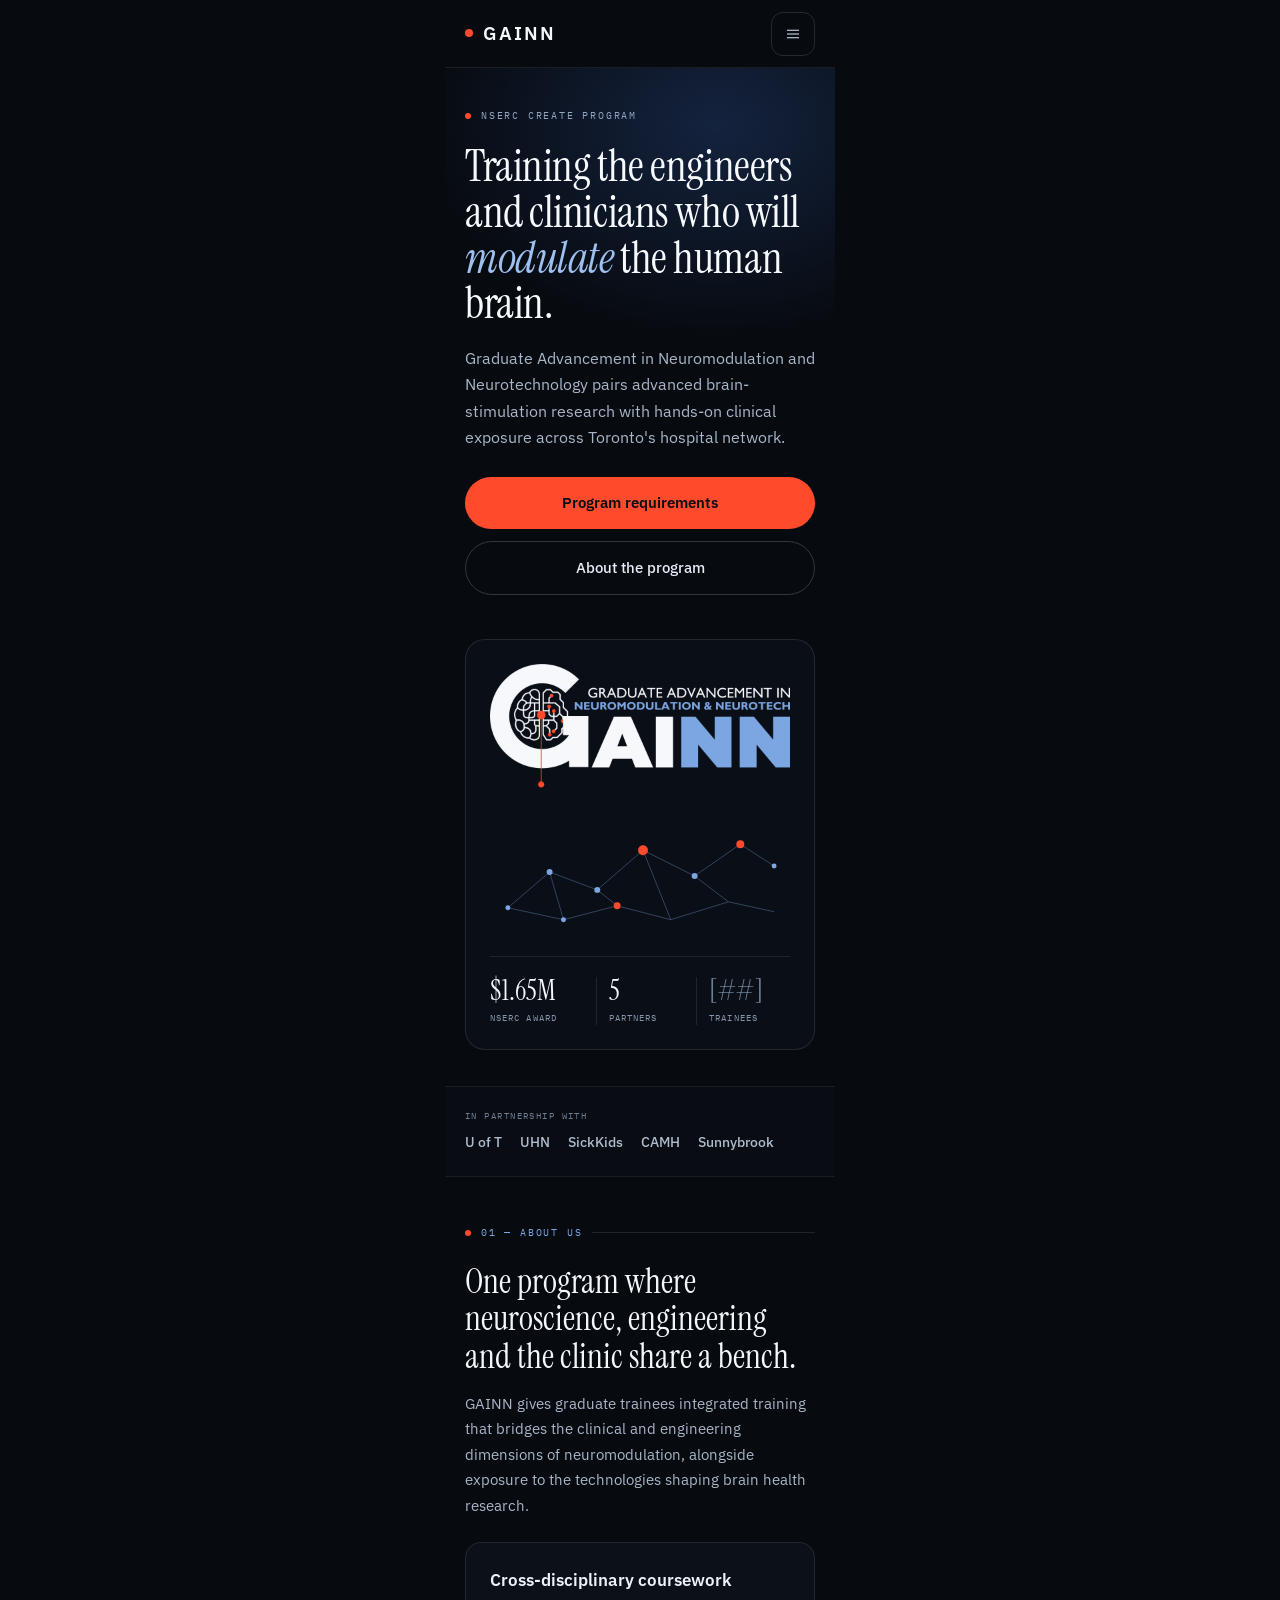
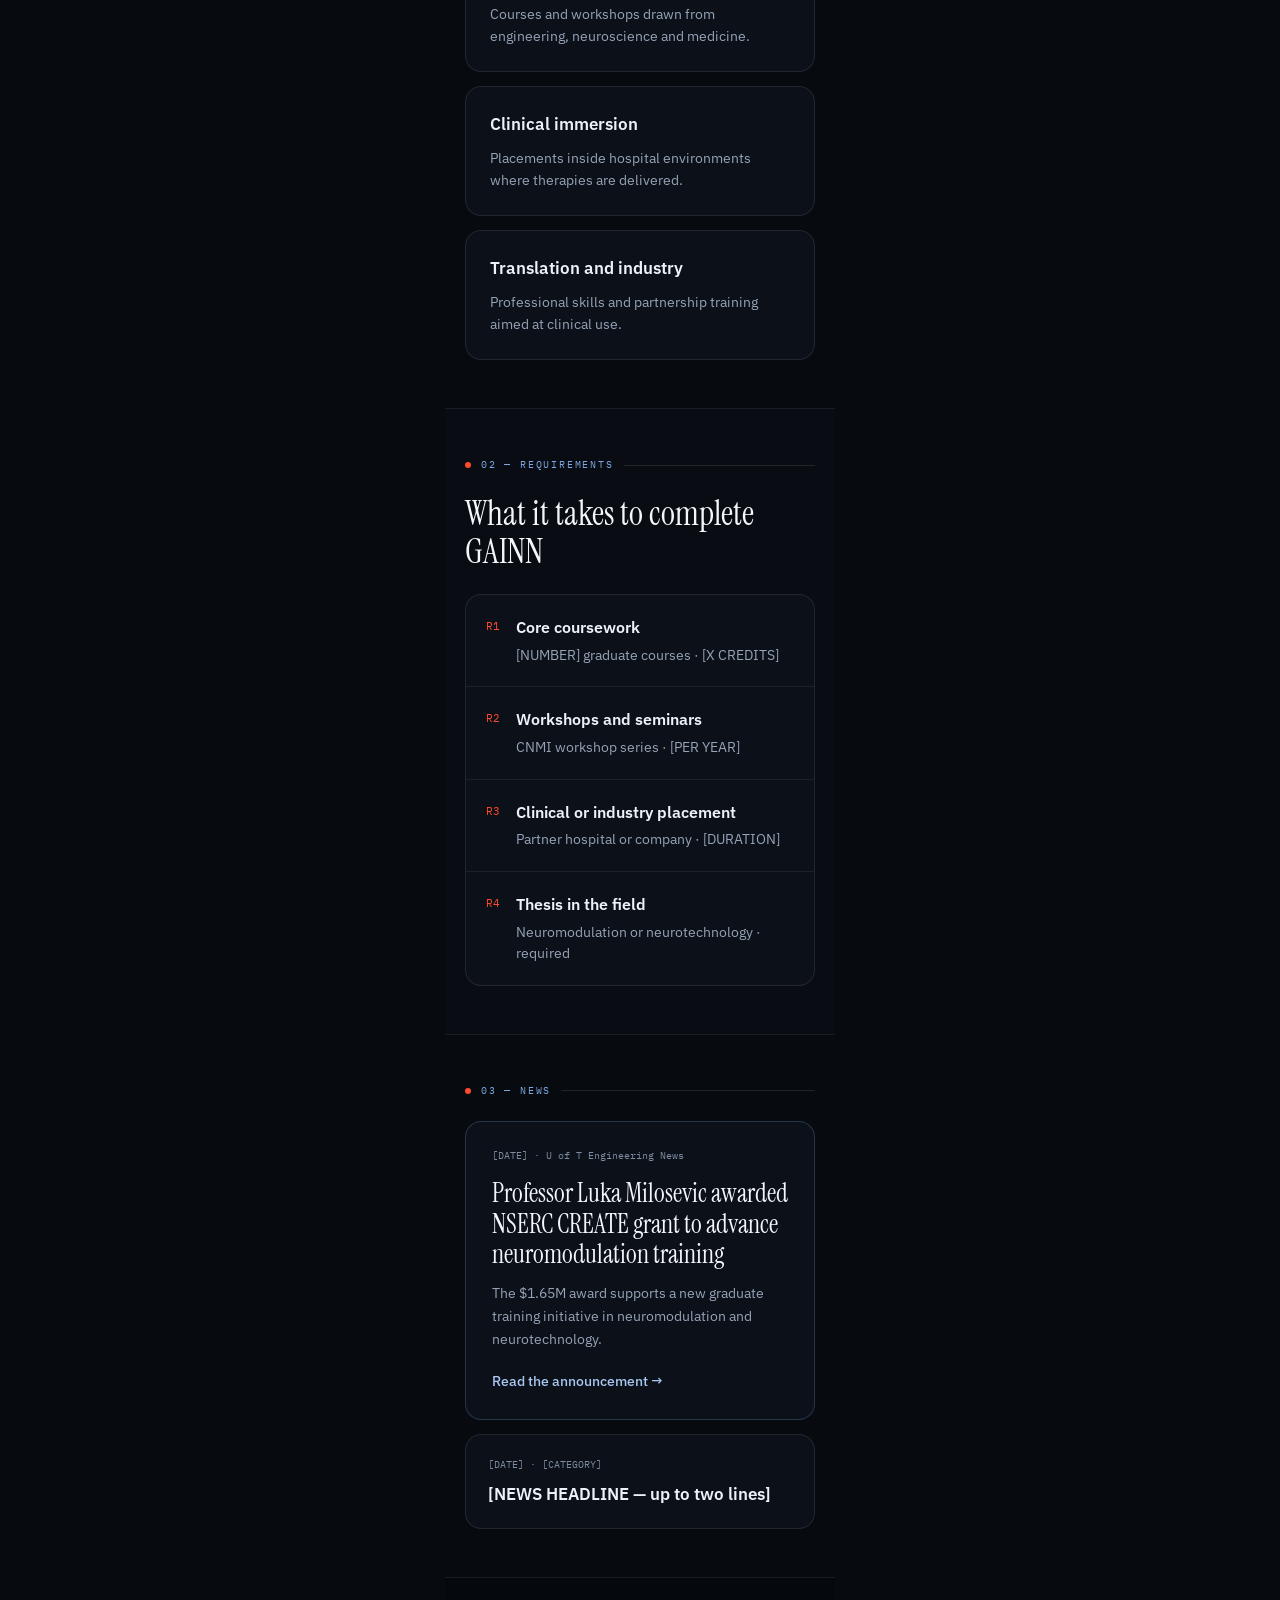
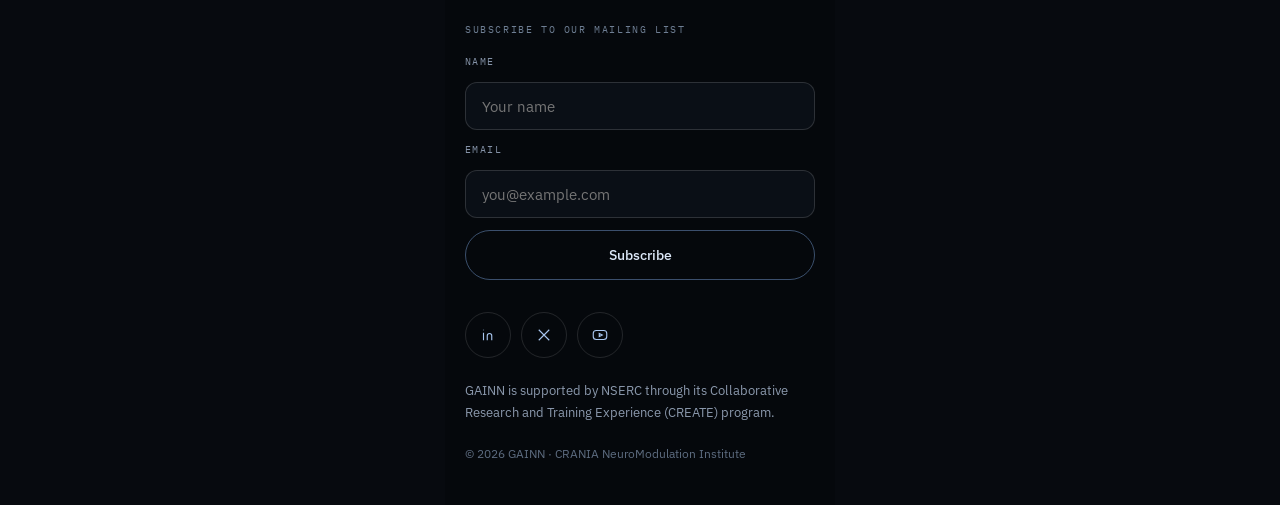
==== mobile.html @ 8a6d8fd9 "Add files via upload" ====
<!doctype html>
<html lang="en">
<head>
<meta charset="utf-8">
<meta name="viewport" content="width=390, initial-scale=1">
<title>GAINN — mobile layout</title>
<link rel="stylesheet" href="https://fonts.googleapis.com/css2?family=IBM+Plex+Mono:wght@400;500&family=IBM+Plex+Sans:wght@400;500;600&family=Instrument+Serif:ital@0;1&display=swap">
<style>
body { margin: 0; background: #070A0F; font-family: 'IBM Plex Sans', system-ui, sans-serif; }
a { color: #A8C6F0; text-decoration: none; }
a:hover { color: #FFFFFF; }
</style>
</head>
<body>

<div style="width: 390px; margin: 0 auto; box-sizing: border-box; background: #070A0F; color: #EAF0F8; font-family: 'IBM Plex Sans', system-ui, sans-serif; font-size: 15px; line-height: 1.6;">

  <!-- header -->
  <div style="box-sizing: border-box; width: 100%; height: 68px; padding: 0 20px; border-bottom: 1px solid rgba(255,255,255,0.08); display: flex; align-items: center; justify-content: space-between;">
    <div style="display: flex; align-items: center; gap: 10px;">
      <span style="width: 8px; height: 8px; border-radius: 50%; background: #FF4A2B;"></span>
      <span style="font-size: 19px; font-weight: 600; letter-spacing: 0.10em; color: #F4F7FB;">GAINN</span>
    </div>
    <button type="button" aria-label="Open menu" style="width: 44px; height: 44px; border: 1px solid rgba(255,255,255,0.12); border-radius: 12px; background: transparent; display: flex; align-items: center; justify-content: center; cursor: pointer;">
      <svg viewBox="0 0 24 24" style="width: 18px; height: 18px;" fill="none" stroke="#DCE8F8" stroke-width="1.6" aria-hidden="true"><path d="M4 7h16M4 12h16M4 17h16"></path></svg>
    </button>
  </div>

  <!-- hero -->
  <div style="box-sizing: border-box; width: 100%; padding: 40px 20px 44px; background-image: radial-gradient(420px 300px at 70% 10%, rgba(30,55,101,0.55), rgba(7,10,15,0) 72%);">
    <div style="display: flex; align-items: center; gap: 10px; margin-bottom: 20px;">
      <span style="width: 6px; height: 6px; border-radius: 50%; background: #FF4A2B;"></span>
      <span style="font-family: 'IBM Plex Mono', monospace; font-size: 10px; letter-spacing: 0.18em; text-transform: uppercase; color: #92A6C2;">NSERC CREATE Program</span>
    </div>
    <h1 style="margin: 0 0 18px; font-family: 'Instrument Serif', Georgia, serif; font-weight: 400; font-size: 44px; line-height: 1.04; letter-spacing: -0.01em; color: #F6F9FD;">Training the engineers and clinicians who will <span style="font-style: italic; color: #9EC0EE;">modulate</span> the human brain.</h1>
    <p style="margin: 0 0 26px; font-size: 16px; line-height: 1.65; color: #A9B6C8;">Graduate Advancement in Neuromodulation and Neurotechnology pairs advanced brain-stimulation research with hands-on clinical exposure across Toronto's hospital network.</p>
    <div style="display: flex; flex-direction: column; gap: 12px;">
      <a href="#m-program" style="display: flex; align-items: center; justify-content: center; height: 52px; border-radius: 999px; background: #FF4A2B; color: #0A0D12; font-size: 15px; font-weight: 600;">Program requirements</a>
      <a href="#m-about" style="display: flex; align-items: center; justify-content: center; height: 52px; border-radius: 999px; border: 1px solid rgba(255,255,255,0.18); color: #E6EDF7; font-size: 15px; font-weight: 500;">About the program</a>
    </div>
  </div>

  <!-- logo + stats panel -->
  <div style="box-sizing: border-box; margin: 0 20px 36px; padding: 24px; border: 1px solid rgba(255,255,255,0.10); border-radius: 20px; background: rgba(13,19,27,0.72);">
    <img src="assets/gainn-logo-dark.png" alt="GAINN — Graduate Advancement in Neuromodulation and Neurotech" style="width: 100%; height: auto; display: block; margin-bottom: 22px;">
    <svg viewBox="0 0 302 120" style="width: 100%; height: 120px; display: block; margin-bottom: 22px;" aria-hidden="true">
      <g stroke="rgba(124,166,226,0.34)" stroke-width="1" fill="none">
        <path d="M18 94 L60 58 L108 76 L154 36 L206 62 L252 30 L286 52"></path>
        <path d="M18 94 L74 106 L128 92 L182 106 L240 88 L286 98"></path>
        <path d="M60 58 L74 106 M108 76 L128 92 M154 36 L182 106 M206 62 L240 88"></path>
      </g>
      <g fill="#7CA6E2">
        <circle cx="60" cy="58" r="3"></circle><circle cx="108" cy="76" r="3"></circle>
        <circle cx="206" cy="62" r="3"></circle><circle cx="74" cy="106" r="2.5"></circle>
        <circle cx="286" cy="52" r="2.5"></circle><circle cx="18" cy="94" r="2.5"></circle>
      </g>
      <g fill="#FF4A2B">
        <circle cx="154" cy="36" r="5"></circle><circle cx="252" cy="30" r="4"></circle><circle cx="128" cy="92" r="3.5"></circle>
      </g>
    </svg>
    <div style="display: flex; gap: 12px; border-top: 1px solid rgba(255,255,255,0.09); padding-top: 20px;">
      <div style="flex-grow: 1;">
        <div style="font-family: 'Instrument Serif', Georgia, serif; font-size: 28px; line-height: 1; color: #F4F8FD;">$1.65M</div>
        <div style="font-family: 'IBM Plex Mono', monospace; font-size: 9px; letter-spacing: 0.12em; text-transform: uppercase; color: #8593A8; padding-top: 6px;">NSERC award</div>
      </div>
      <div style="width: 1px; background: rgba(255,255,255,0.09);"></div>
      <div style="flex-grow: 1;">
        <div style="font-family: 'Instrument Serif', Georgia, serif; font-size: 28px; line-height: 1; color: #F4F8FD;">5</div>
        <div style="font-family: 'IBM Plex Mono', monospace; font-size: 9px; letter-spacing: 0.12em; text-transform: uppercase; color: #8593A8; padding-top: 6px;">Partners</div>
      </div>
      <div style="width: 1px; background: rgba(255,255,255,0.09);"></div>
      <div style="flex-grow: 1;">
        <div style="font-family: 'Instrument Serif', Georgia, serif; font-size: 28px; line-height: 1; color: #6E7E93;">[##]</div>
        <div style="font-family: 'IBM Plex Mono', monospace; font-size: 9px; letter-spacing: 0.12em; text-transform: uppercase; color: #8593A8; padding-top: 6px;">Trainees</div>
      </div>
    </div>
  </div>

  <!-- partner strip -->
  <div style="box-sizing: border-box; width: 100%; padding: 22px 20px; border-top: 1px solid rgba(255,255,255,0.07); border-bottom: 1px solid rgba(255,255,255,0.07); background: #090D13; display: flex; flex-wrap: wrap; gap: 8px 18px; align-items: center;">
    <span style="font-family: 'IBM Plex Mono', monospace; font-size: 9px; letter-spacing: 0.16em; text-transform: uppercase; color: #6E7E93; width: 100%;">In partnership with</span>
    <span style="font-size: 14px; font-weight: 500; color: #AEBCCE;">U of T</span>
    <span style="font-size: 14px; font-weight: 500; color: #AEBCCE;">UHN</span>
    <span style="font-size: 14px; font-weight: 500; color: #AEBCCE;">SickKids</span>
    <span style="font-size: 14px; font-weight: 500; color: #AEBCCE;">CAMH</span>
    <span style="font-size: 14px; font-weight: 500; color: #AEBCCE;">Sunnybrook</span>
  </div>

  <!-- about -->
  <div id="m-about" style="box-sizing: border-box; width: 100%; padding: 48px 20px;">
    <div style="display: flex; align-items: center; gap: 10px; margin-bottom: 22px;">
      <span style="width: 6px; height: 6px; border-radius: 50%; background: #FF4A2B;"></span>
      <span style="font-family: 'IBM Plex Mono', monospace; font-size: 10px; letter-spacing: 0.18em; text-transform: uppercase; color: #7CA6E2;">01 — About us</span>
      <span style="flex-grow: 1; height: 1px; background: rgba(255,255,255,0.10);"></span>
    </div>
    <h2 style="margin: 0 0 16px; font-family: 'Instrument Serif', Georgia, serif; font-weight: 400; font-size: 34px; line-height: 1.1; color: #F3F7FC;">One program where neuroscience, engineering and the clinic share a bench.</h2>
    <p style="margin: 0 0 24px; font-size: 15px; line-height: 1.7; color: #A9B6C8;">GAINN gives graduate trainees integrated training that bridges the clinical and engineering dimensions of neuromodulation, alongside exposure to the technologies shaping brain health research.</p>

    <div style="display: flex; flex-direction: column; gap: 14px;">
      <div style="box-sizing: border-box; padding: 24px; border: 1px solid rgba(255,255,255,0.09); border-radius: 16px; background: #0C1119;">
        <h3 style="margin: 0 0 8px; font-size: 17px; font-weight: 600; color: #EDF2F9;">Cross-disciplinary coursework</h3>
        <p style="margin: 0; font-size: 14px; line-height: 1.6; color: #95A3B7;">Courses and workshops drawn from engineering, neuroscience and medicine.</p>
      </div>
      <div style="box-sizing: border-box; padding: 24px; border: 1px solid rgba(255,255,255,0.09); border-radius: 16px; background: #0C1119;">
        <h3 style="margin: 0 0 8px; font-size: 17px; font-weight: 600; color: #EDF2F9;">Clinical immersion</h3>
        <p style="margin: 0; font-size: 14px; line-height: 1.6; color: #95A3B7;">Placements inside hospital environments where therapies are delivered.</p>
      </div>
      <div style="box-sizing: border-box; padding: 24px; border: 1px solid rgba(255,255,255,0.09); border-radius: 16px; background: #0C1119;">
        <h3 style="margin: 0 0 8px; font-size: 17px; font-weight: 600; color: #EDF2F9;">Translation and industry</h3>
        <p style="margin: 0; font-size: 14px; line-height: 1.6; color: #95A3B7;">Professional skills and partnership training aimed at clinical use.</p>
      </div>
    </div>
  </div>

  <!-- program -->
  <div id="m-program" style="box-sizing: border-box; width: 100%; padding: 48px 20px; background: #090D13; border-top: 1px solid rgba(255,255,255,0.07); border-bottom: 1px solid rgba(255,255,255,0.07);">
    <div style="display: flex; align-items: center; gap: 10px; margin-bottom: 22px;">
      <span style="width: 6px; height: 6px; border-radius: 50%; background: #FF4A2B;"></span>
      <span style="font-family: 'IBM Plex Mono', monospace; font-size: 10px; letter-spacing: 0.18em; text-transform: uppercase; color: #7CA6E2;">02 — Requirements</span>
      <span style="flex-grow: 1; height: 1px; background: rgba(255,255,255,0.10);"></span>
    </div>
    <h2 style="margin: 0 0 24px; font-family: 'Instrument Serif', Georgia, serif; font-weight: 400; font-size: 34px; line-height: 1.1; color: #F3F7FC;">What it takes to complete GAINN</h2>

    <div style="border: 1px solid rgba(255,255,255,0.09); border-radius: 16px; background: #0C1119; overflow: hidden;">
      <div style="display: flex; gap: 16px; padding: 20px; border-bottom: 1px solid rgba(255,255,255,0.07);">
        <span style="font-family: 'IBM Plex Mono', monospace; font-size: 11px; color: #FF4A2B; padding-top: 3px;">R1</span>
        <div style="flex-grow: 1;">
          <h3 style="margin: 0 0 4px; font-size: 16px; font-weight: 600; color: #EDF2F9;">Core coursework</h3>
          <p style="margin: 0; font-size: 14px; line-height: 1.55; color: #95A3B7;">[NUMBER] graduate courses · [X CREDITS]</p>
        </div>
      </div>
      <div style="display: flex; gap: 16px; padding: 20px; border-bottom: 1px solid rgba(255,255,255,0.07);">
        <span style="font-family: 'IBM Plex Mono', monospace; font-size: 11px; color: #FF4A2B; padding-top: 3px;">R2</span>
        <div style="flex-grow: 1;">
          <h3 style="margin: 0 0 4px; font-size: 16px; font-weight: 600; color: #EDF2F9;">Workshops and seminars</h3>
          <p style="margin: 0; font-size: 14px; line-height: 1.55; color: #95A3B7;">CNMI workshop series · [PER YEAR]</p>
        </div>
      </div>
      <div style="display: flex; gap: 16px; padding: 20px; border-bottom: 1px solid rgba(255,255,255,0.07);">
        <span style="font-family: 'IBM Plex Mono', monospace; font-size: 11px; color: #FF4A2B; padding-top: 3px;">R3</span>
        <div style="flex-grow: 1;">
          <h3 style="margin: 0 0 4px; font-size: 16px; font-weight: 600; color: #EDF2F9;">Clinical or industry placement</h3>
          <p style="margin: 0; font-size: 14px; line-height: 1.55; color: #95A3B7;">Partner hospital or company · [DURATION]</p>
        </div>
      </div>
      <div style="display: flex; gap: 16px; padding: 20px;">
        <span style="font-family: 'IBM Plex Mono', monospace; font-size: 11px; color: #FF4A2B; padding-top: 3px;">R4</span>
        <div style="flex-grow: 1;">
          <h3 style="margin: 0 0 4px; font-size: 16px; font-weight: 600; color: #EDF2F9;">Thesis in the field</h3>
          <p style="margin: 0; font-size: 14px; line-height: 1.55; color: #95A3B7;">Neuromodulation or neurotechnology · required</p>
        </div>
      </div>
    </div>
  </div>

  <!-- news -->
  <div style="box-sizing: border-box; width: 100%; padding: 48px 20px;">
    <div style="display: flex; align-items: center; gap: 10px; margin-bottom: 22px;">
      <span style="width: 6px; height: 6px; border-radius: 50%; background: #FF4A2B;"></span>
      <span style="font-family: 'IBM Plex Mono', monospace; font-size: 10px; letter-spacing: 0.18em; text-transform: uppercase; color: #7CA6E2;">03 — News</span>
      <span style="flex-grow: 1; height: 1px; background: rgba(255,255,255,0.10);"></span>
    </div>

    <div style="box-sizing: border-box; padding: 26px; border: 1px solid rgba(124,166,226,0.24); border-radius: 16px; background: #0C1119; margin-bottom: 14px;">
      <div style="font-family: 'IBM Plex Mono', monospace; font-size: 10px; color: #7E8CA1; margin-bottom: 14px;">[DATE] · U of T Engineering News</div>
      <h3 style="margin: 0 0 12px; font-family: 'Instrument Serif', Georgia, serif; font-weight: 400; font-size: 26px; line-height: 1.18; color: #F3F7FC;">Professor Luka Milosevic awarded NSERC CREATE grant to advance neuromodulation training</h3>
      <p style="margin: 0 0 18px; font-size: 14px; line-height: 1.65; color: #95A3B7;">The $1.65M award supports a new graduate training initiative in neuromodulation and neurotechnology.</p>
      <a href="#m-news" style="font-size: 14px; font-weight: 500; color: #A8C6F0;">Read the announcement →</a>
    </div>

    <div id="m-news" style="box-sizing: border-box; padding: 22px; border: 1px solid rgba(255,255,255,0.09); border-radius: 16px; background: #0C1119;">
      <div style="font-family: 'IBM Plex Mono', monospace; font-size: 10px; color: #7E8CA1; margin-bottom: 10px;">[DATE] · [CATEGORY]</div>
      <h3 style="margin: 0; font-size: 17px; font-weight: 600; line-height: 1.35; color: #EDF2F9;">[NEWS HEADLINE — up to two lines]</h3>
    </div>
  </div>

  <!-- subscribe / footer -->
  <div style="box-sizing: border-box; width: 100%; padding: 44px 20px 40px; background: #05080C; border-top: 1px solid rgba(255,255,255,0.08);">
    <div style="font-family: 'IBM Plex Mono', monospace; font-size: 10px; letter-spacing: 0.16em; text-transform: uppercase; color: #6E7E93; margin-bottom: 16px;">Subscribe to our mailing list</div>
    <div style="display: flex; flex-direction: column; gap: 12px; margin-bottom: 32px;">
      <label for="m-name" style="font-family: 'IBM Plex Mono', monospace; font-size: 10px; letter-spacing: 0.14em; text-transform: uppercase; color: #8593A8;">Name</label>
      <input id="m-name" type="text" placeholder="Your name" style="box-sizing: border-box; width: 100%; height: 48px; padding: 0 16px; border: 1px solid rgba(255,255,255,0.14); border-radius: 12px; background: #0A0F16; color: #EDF2F9; font-family: 'IBM Plex Sans', sans-serif; font-size: 15px;">
      <label for="m-email" style="font-family: 'IBM Plex Mono', monospace; font-size: 10px; letter-spacing: 0.14em; text-transform: uppercase; color: #8593A8;">Email</label>
      <input id="m-email" type="email" placeholder="you@example.com" style="box-sizing: border-box; width: 100%; height: 48px; padding: 0 16px; border: 1px solid rgba(255,255,255,0.14); border-radius: 12px; background: #0A0F16; color: #EDF2F9; font-family: 'IBM Plex Sans', sans-serif; font-size: 15px;">
      <button type="button" style="height: 50px; border: 1px solid rgba(124,166,226,0.45); border-radius: 999px; background: transparent; color: #DCE8F8; font-family: 'IBM Plex Sans', sans-serif; font-size: 14px; font-weight: 500; cursor: pointer;">Subscribe</button>
    </div>

    <div style="display: flex; gap: 10px; margin-bottom: 22px;">
      <a href="#top" aria-label="LinkedIn" style="width: 44px; height: 44px; border: 1px solid rgba(255,255,255,0.12); border-radius: 50%; display: flex; align-items: center; justify-content: center;">
        <svg viewBox="0 0 24 24" style="width: 18px; height: 18px;" fill="none" stroke="#A8C6F0" stroke-width="1.5" aria-hidden="true"><path d="M6 9v10M6 5v.5M11 19v-6a3 3 0 0 1 6 0v6"></path></svg>
      </a>
      <a href="#top" aria-label="X" style="width: 44px; height: 44px; border: 1px solid rgba(255,255,255,0.12); border-radius: 50%; display: flex; align-items: center; justify-content: center;">
        <svg viewBox="0 0 24 24" style="width: 18px; height: 18px;" fill="none" stroke="#A8C6F0" stroke-width="1.5" aria-hidden="true"><path d="M5 5l14 14M19 5L5 19"></path></svg>
      </a>
      <a href="#top" aria-label="YouTube" style="width: 44px; height: 44px; border: 1px solid rgba(255,255,255,0.12); border-radius: 50%; display: flex; align-items: center; justify-content: center;">
        <svg viewBox="0 0 24 24" style="width: 18px; height: 18px;" fill="none" stroke="#A8C6F0" stroke-width="1.5" aria-hidden="true"><rect x="3" y="6" width="18" height="12" rx="4"></rect><path d="M11 10l4 2-4 2z"></path></svg>
      </a>
    </div>

    <p style="margin: 0 0 18px; font-size: 13px; line-height: 1.65; color: #8B99AD;">GAINN is supported by NSERC through its Collaborative Research and Training Experience (CREATE) program.</p>
    <span style="font-size: 12px; color: #5D6C80;">© 2026 GAINN · CRANIA NeuroModulation Institute</span>
  </div>

</div>

</body>
</html>
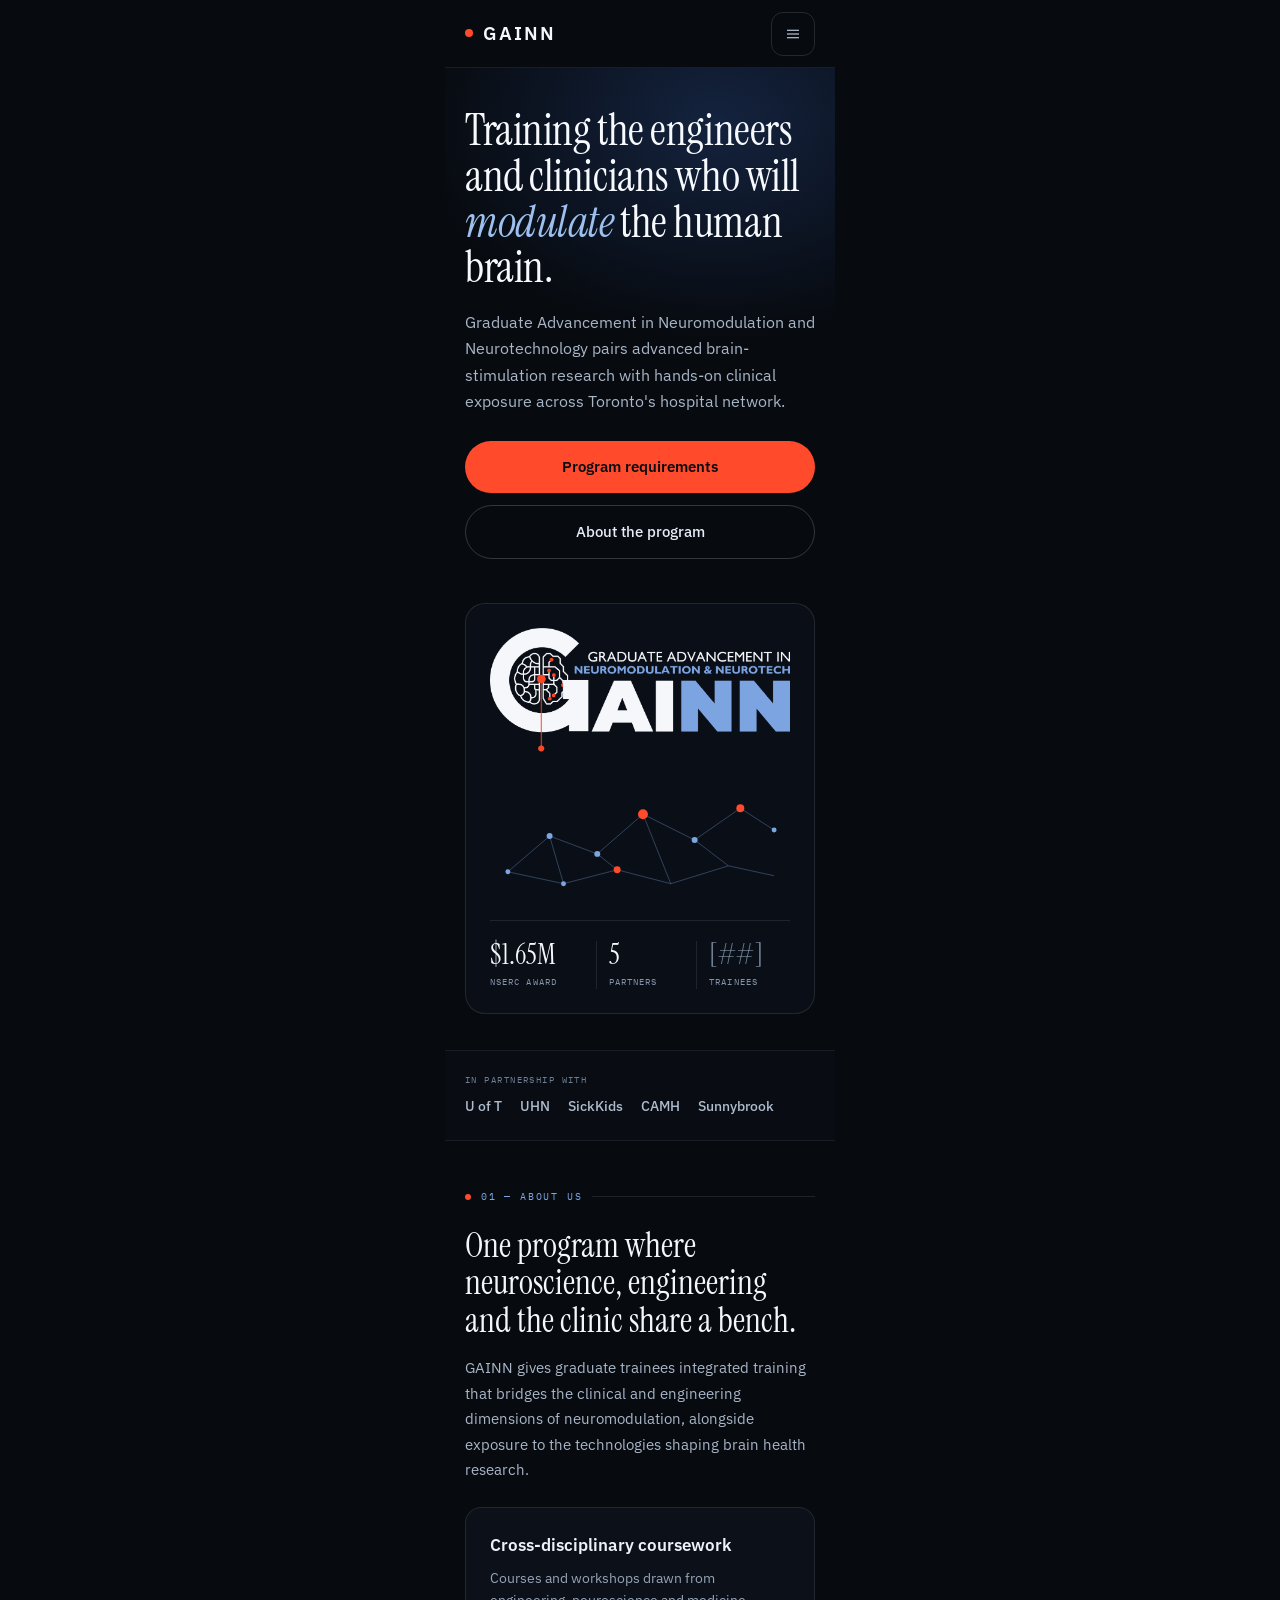
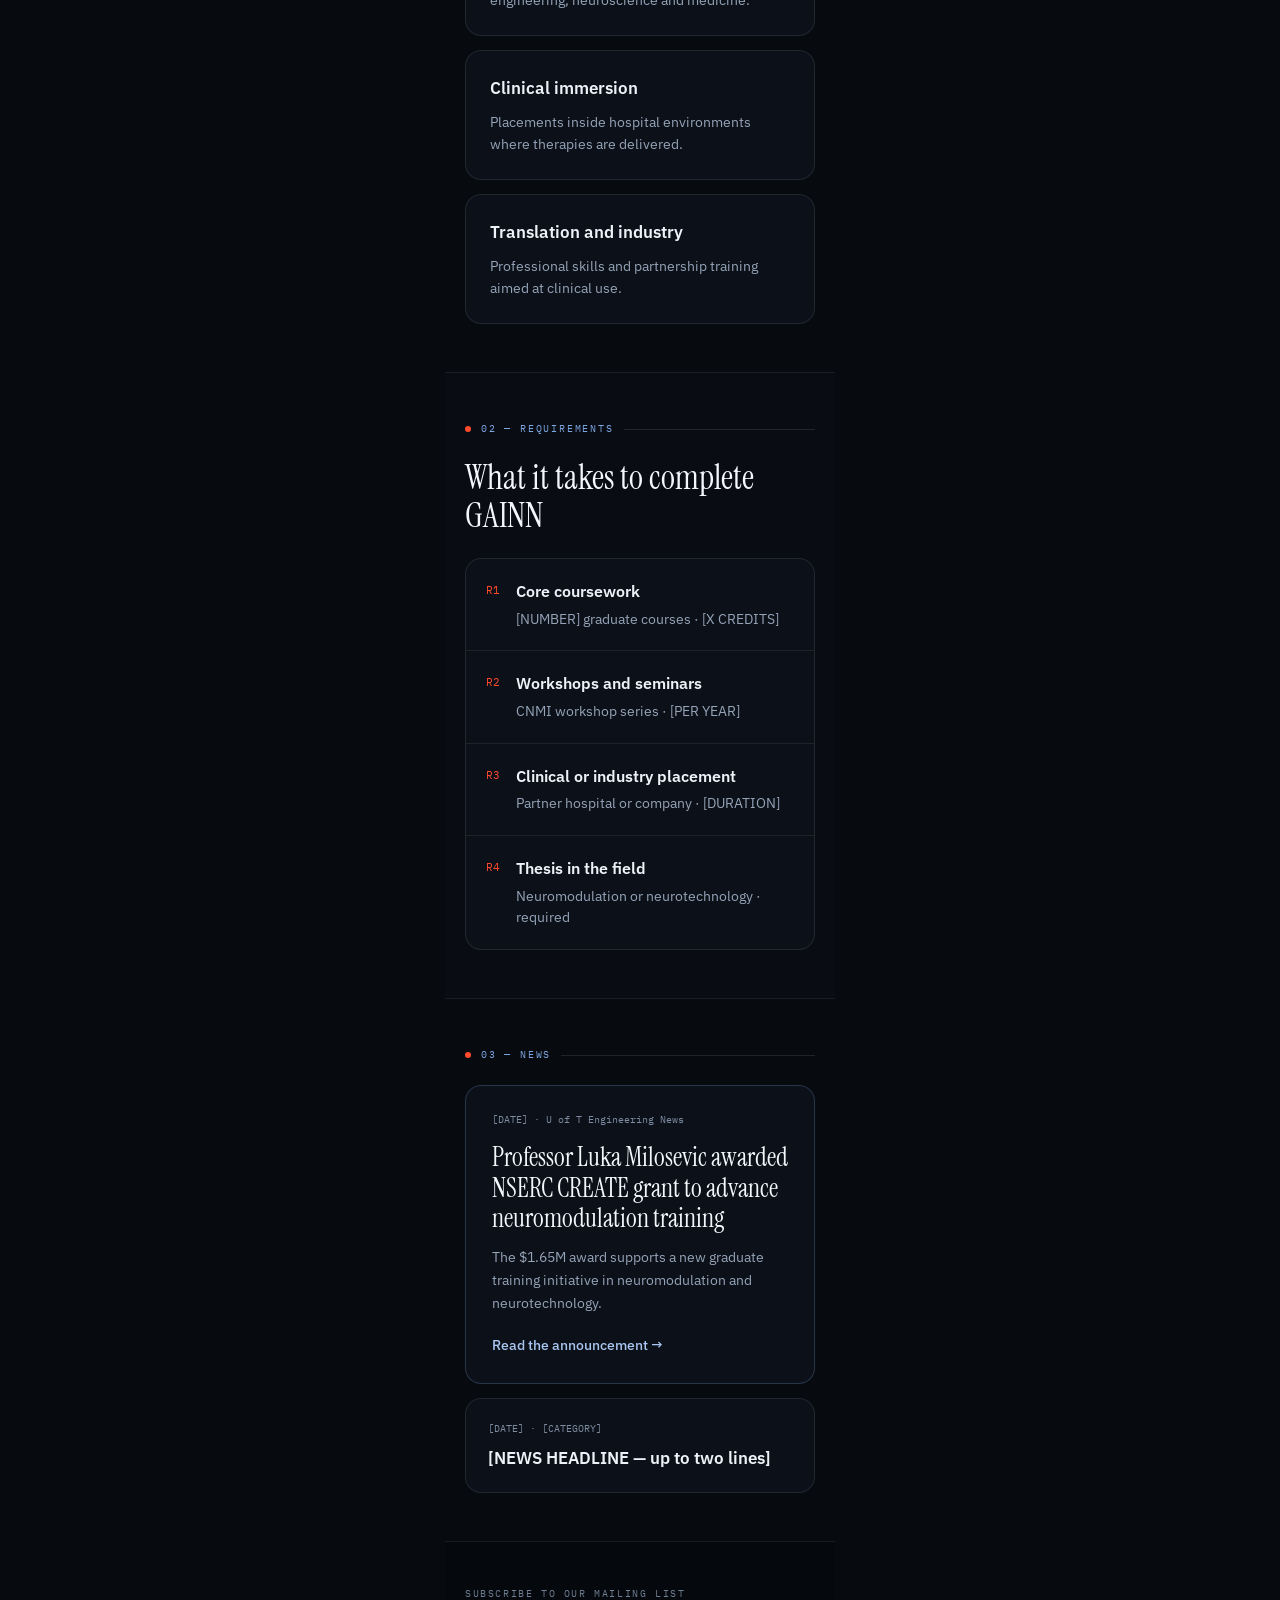
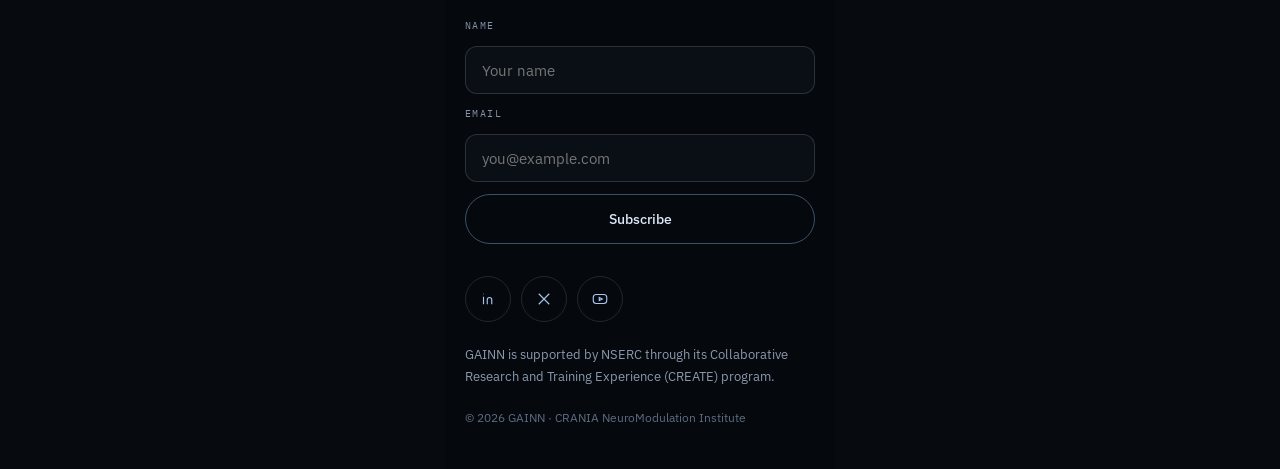
==== commit 6fa6dc82: "Remove NSERC CREATE badge from hero section Co-Authored-By: Claude Sonnet 5 <noreply@anthropic.com> " ====
--- a/mobile.html
+++ b/mobile.html
@@ -28,10 +28,6 @@
 
   <!-- hero -->
   <div style="box-sizing: border-box; width: 100%; padding: 40px 20px 44px; background-image: radial-gradient(420px 300px at 70% 10%, rgba(30,55,101,0.55), rgba(7,10,15,0) 72%);">
-    <div style="display: flex; align-items: center; gap: 10px; margin-bottom: 20px;">
-      <span style="width: 6px; height: 6px; border-radius: 50%; background: #FF4A2B;"></span>
-      <span style="font-family: 'IBM Plex Mono', monospace; font-size: 10px; letter-spacing: 0.18em; text-transform: uppercase; color: #92A6C2;">NSERC CREATE Program</span>
-    </div>
     <h1 style="margin: 0 0 18px; font-family: 'Instrument Serif', Georgia, serif; font-weight: 400; font-size: 44px; line-height: 1.04; letter-spacing: -0.01em; color: #F6F9FD;">Training the engineers and clinicians who will <span style="font-style: italic; color: #9EC0EE;">modulate</span> the human brain.</h1>
     <p style="margin: 0 0 26px; font-size: 16px; line-height: 1.65; color: #A9B6C8;">Graduate Advancement in Neuromodulation and Neurotechnology pairs advanced brain-stimulation research with hands-on clinical exposure across Toronto's hospital network.</p>
     <div style="display: flex; flex-direction: column; gap: 12px;">
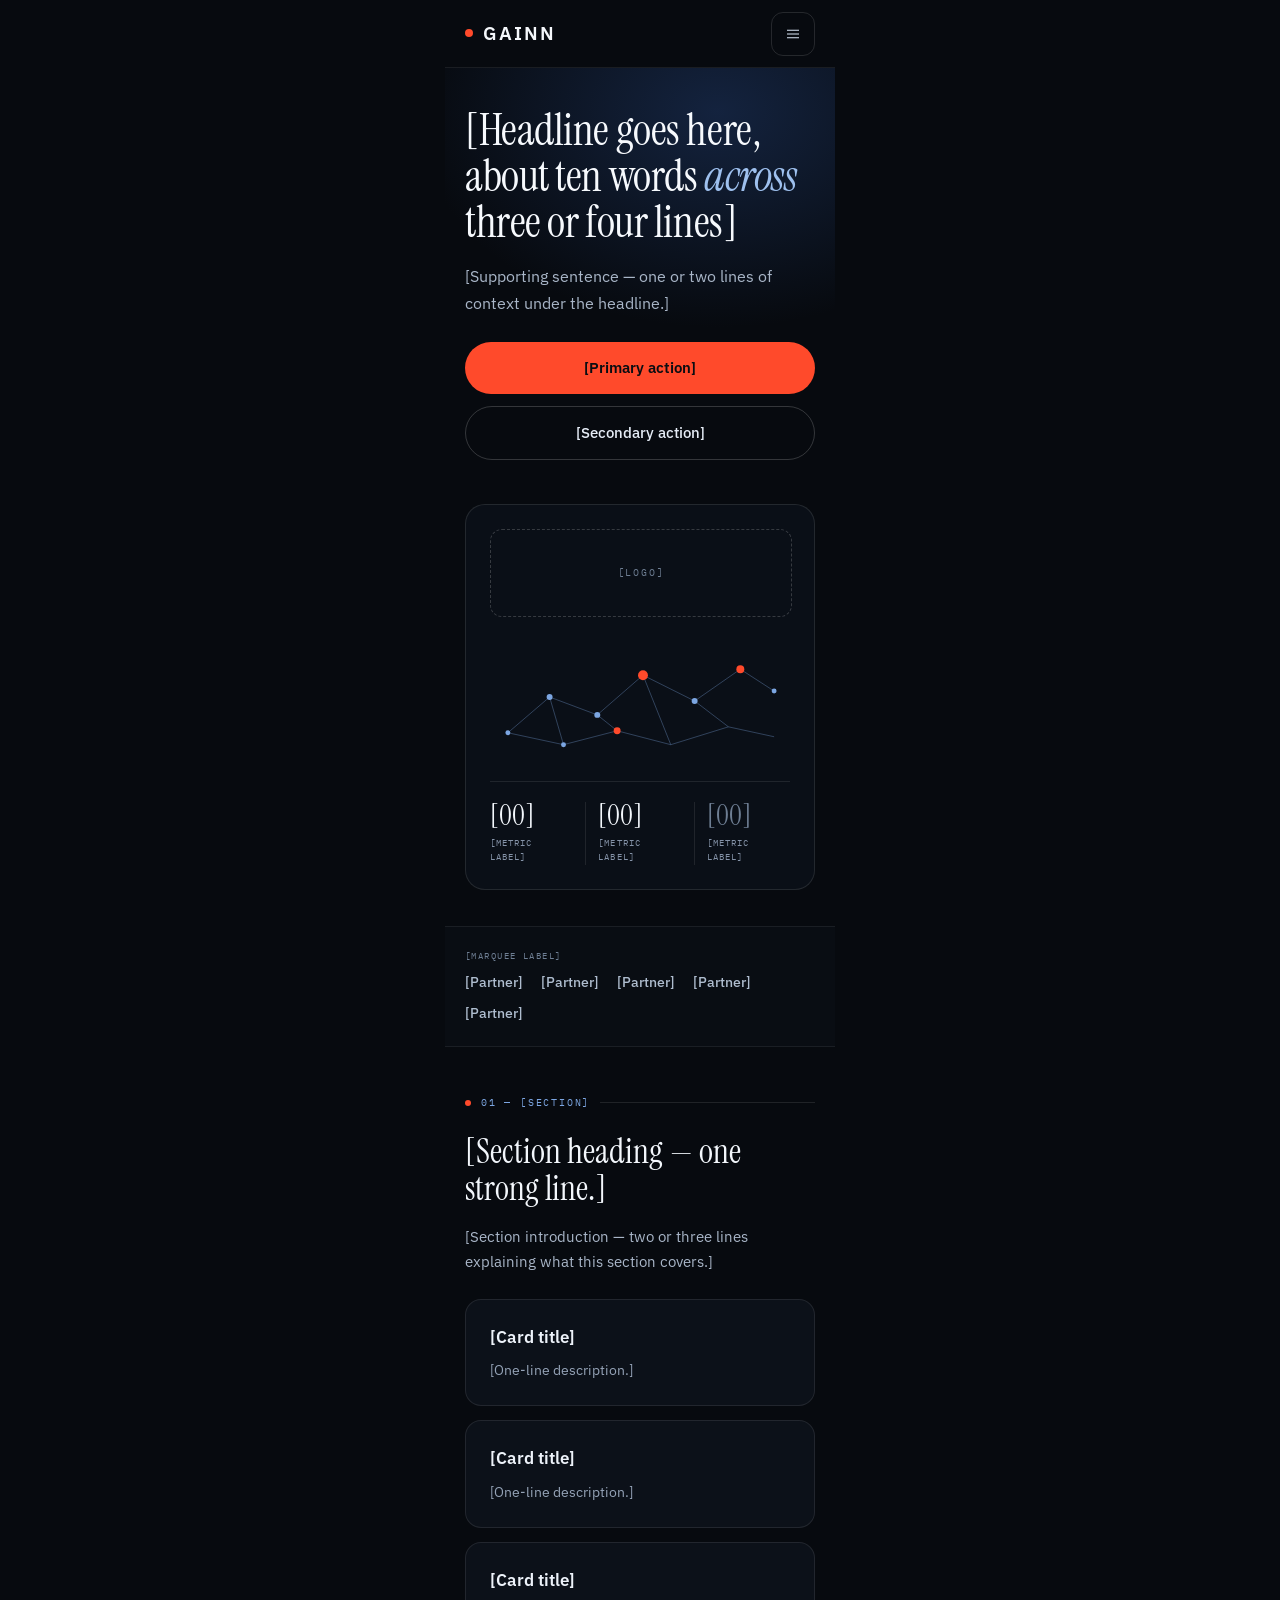
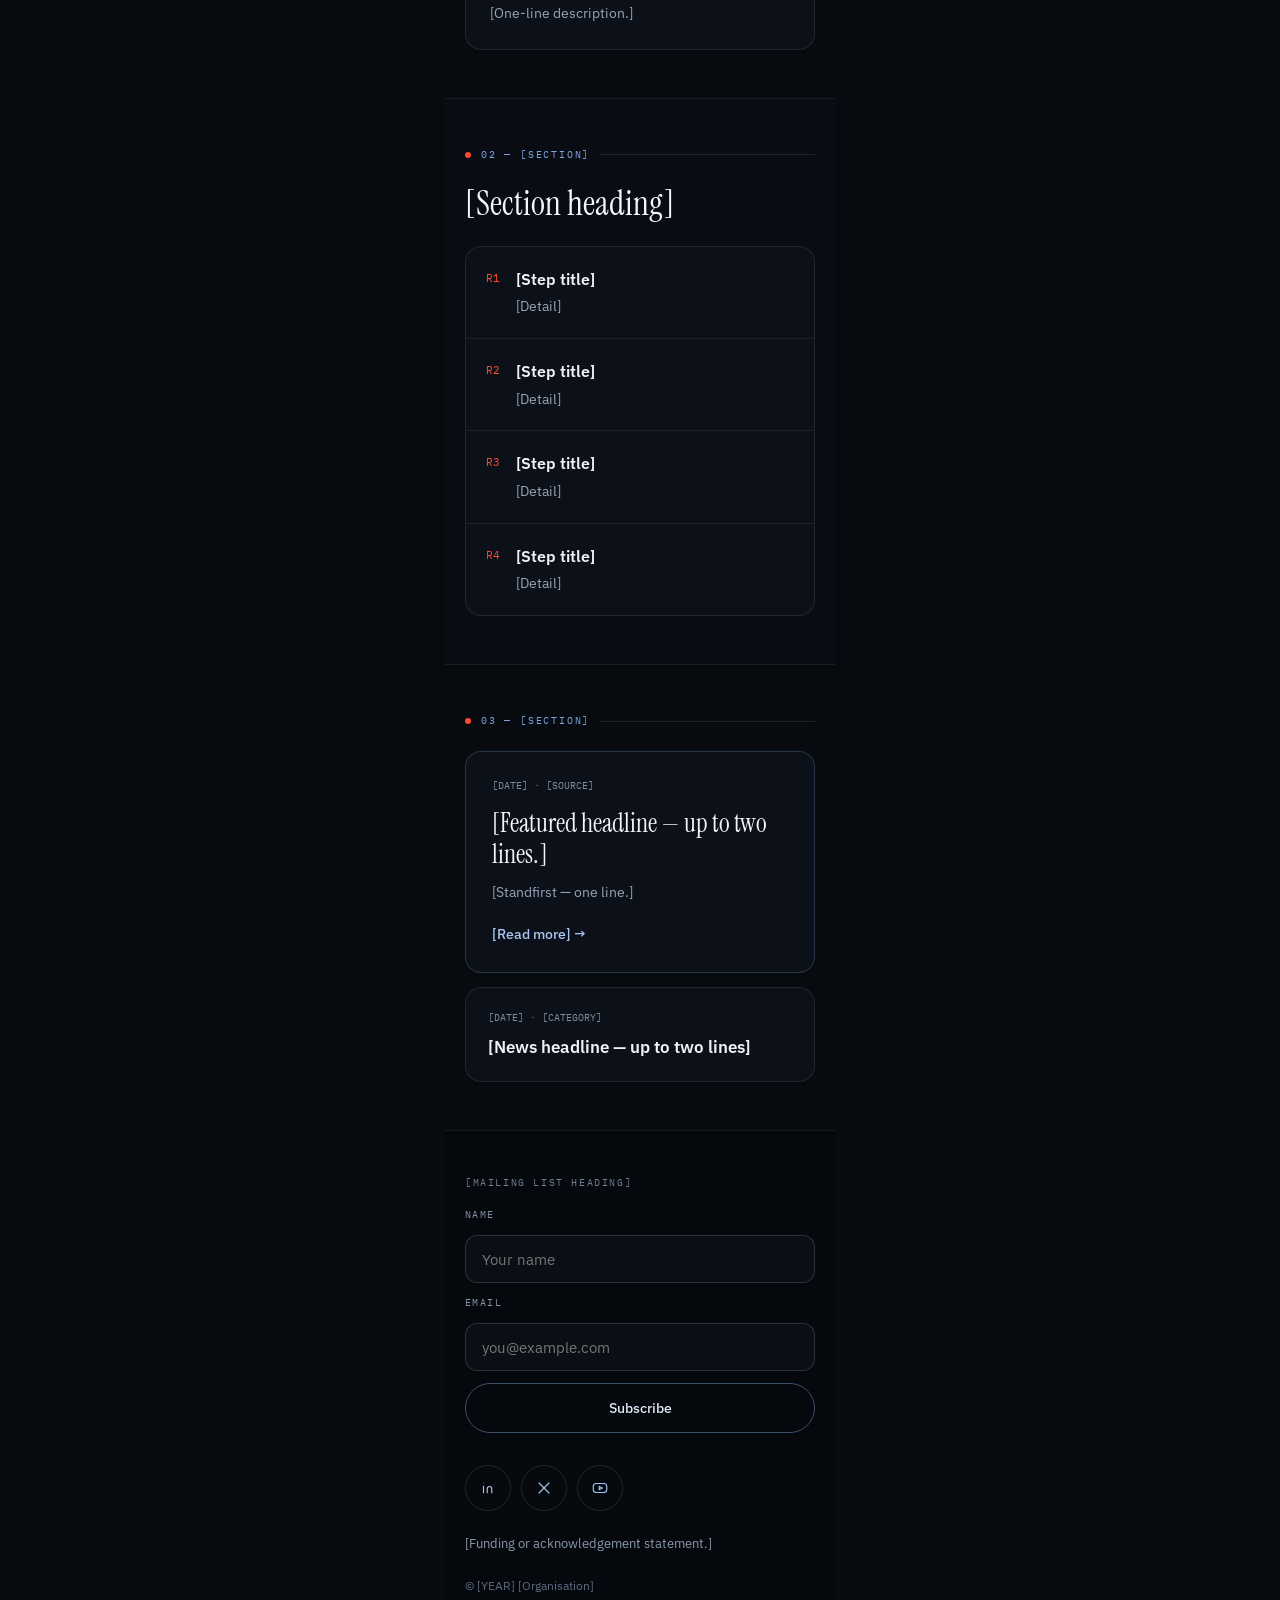
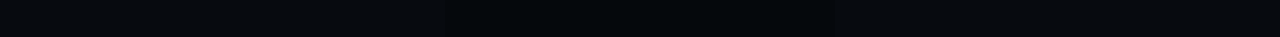
==== commit 6ec61776: "Strip all page content back to neutral placeholders Removes every GAINN-specific fact from the site," ====
--- a/mobile.html
+++ b/mobile.html
@@ -28,17 +28,17 @@
 
   <!-- hero -->
   <div style="box-sizing: border-box; width: 100%; padding: 40px 20px 44px; background-image: radial-gradient(420px 300px at 70% 10%, rgba(30,55,101,0.55), rgba(7,10,15,0) 72%);">
-    <h1 style="margin: 0 0 18px; font-family: 'Instrument Serif', Georgia, serif; font-weight: 400; font-size: 44px; line-height: 1.04; letter-spacing: -0.01em; color: #F6F9FD;">Training the engineers and clinicians who will <span style="font-style: italic; color: #9EC0EE;">modulate</span> the human brain.</h1>
-    <p style="margin: 0 0 26px; font-size: 16px; line-height: 1.65; color: #A9B6C8;">Graduate Advancement in Neuromodulation and Neurotechnology pairs advanced brain-stimulation research with hands-on clinical exposure across Toronto's hospital network.</p>
+    <h1 style="margin: 0 0 18px; font-family: 'Instrument Serif', Georgia, serif; font-weight: 400; font-size: 44px; line-height: 1.04; letter-spacing: -0.01em; color: #F6F9FD;">[Headline goes here, about ten words <span style="font-style: italic; color: #9EC0EE;">across</span> three or four lines]</h1>
+    <p style="margin: 0 0 26px; font-size: 16px; line-height: 1.65; color: #A9B6C8;">[Supporting sentence — one or two lines of context under the headline.]</p>
     <div style="display: flex; flex-direction: column; gap: 12px;">
-      <a href="#m-program" style="display: flex; align-items: center; justify-content: center; height: 52px; border-radius: 999px; background: #FF4A2B; color: #0A0D12; font-size: 15px; font-weight: 600;">Program requirements</a>
-      <a href="#m-about" style="display: flex; align-items: center; justify-content: center; height: 52px; border-radius: 999px; border: 1px solid rgba(255,255,255,0.18); color: #E6EDF7; font-size: 15px; font-weight: 500;">About the program</a>
+      <a href="#m-program" style="display: flex; align-items: center; justify-content: center; height: 52px; border-radius: 999px; background: #FF4A2B; color: #0A0D12; font-size: 15px; font-weight: 600;">[Primary action]</a>
+      <a href="#m-about" style="display: flex; align-items: center; justify-content: center; height: 52px; border-radius: 999px; border: 1px solid rgba(255,255,255,0.18); color: #E6EDF7; font-size: 15px; font-weight: 500;">[Secondary action]</a>
     </div>
   </div>
 
   <!-- logo + stats panel -->
   <div style="box-sizing: border-box; margin: 0 20px 36px; padding: 24px; border: 1px solid rgba(255,255,255,0.10); border-radius: 20px; background: rgba(13,19,27,0.72);">
-    <img src="assets/gainn-logo-dark.png" alt="GAINN — Graduate Advancement in Neuromodulation and Neurotech" style="width: 100%; height: auto; display: block; margin-bottom: 22px;">
+    <div style="width: 100%; height: 86px; border: 1px dashed rgba(255,255,255,0.18); border-radius: 12px; display: grid; place-items: center; margin-bottom: 22px; font-family: 'IBM Plex Mono', monospace; font-size: 10px; letter-spacing: 0.18em; text-transform: uppercase; color: #6E7E93;">[Logo]</div>
     <svg viewBox="0 0 302 120" style="width: 100%; height: 120px; display: block; margin-bottom: 22px;" aria-hidden="true">
       <g stroke="rgba(124,166,226,0.34)" stroke-width="1" fill="none">
         <path d="M18 94 L60 58 L108 76 L154 36 L206 62 L252 30 L286 52"></path>
@@ -56,54 +56,54 @@
     </svg>
     <div style="display: flex; gap: 12px; border-top: 1px solid rgba(255,255,255,0.09); padding-top: 20px;">
       <div style="flex-grow: 1;">
-        <div style="font-family: 'Instrument Serif', Georgia, serif; font-size: 28px; line-height: 1; color: #F4F8FD;">$1.65M</div>
-        <div style="font-family: 'IBM Plex Mono', monospace; font-size: 9px; letter-spacing: 0.12em; text-transform: uppercase; color: #8593A8; padding-top: 6px;">NSERC award</div>
+        <div style="font-family: 'Instrument Serif', Georgia, serif; font-size: 28px; line-height: 1; color: #F4F8FD;">[00]</div>
+        <div style="font-family: 'IBM Plex Mono', monospace; font-size: 9px; letter-spacing: 0.12em; text-transform: uppercase; color: #8593A8; padding-top: 6px;">[Metric label]</div>
       </div>
       <div style="width: 1px; background: rgba(255,255,255,0.09);"></div>
       <div style="flex-grow: 1;">
-        <div style="font-family: 'Instrument Serif', Georgia, serif; font-size: 28px; line-height: 1; color: #F4F8FD;">5</div>
-        <div style="font-family: 'IBM Plex Mono', monospace; font-size: 9px; letter-spacing: 0.12em; text-transform: uppercase; color: #8593A8; padding-top: 6px;">Partners</div>
+        <div style="font-family: 'Instrument Serif', Georgia, serif; font-size: 28px; line-height: 1; color: #F4F8FD;">[00]</div>
+        <div style="font-family: 'IBM Plex Mono', monospace; font-size: 9px; letter-spacing: 0.12em; text-transform: uppercase; color: #8593A8; padding-top: 6px;">[Metric label]</div>
       </div>
       <div style="width: 1px; background: rgba(255,255,255,0.09);"></div>
       <div style="flex-grow: 1;">
-        <div style="font-family: 'Instrument Serif', Georgia, serif; font-size: 28px; line-height: 1; color: #6E7E93;">[##]</div>
-        <div style="font-family: 'IBM Plex Mono', monospace; font-size: 9px; letter-spacing: 0.12em; text-transform: uppercase; color: #8593A8; padding-top: 6px;">Trainees</div>
+        <div style="font-family: 'Instrument Serif', Georgia, serif; font-size: 28px; line-height: 1; color: #6E7E93;">[00]</div>
+        <div style="font-family: 'IBM Plex Mono', monospace; font-size: 9px; letter-spacing: 0.12em; text-transform: uppercase; color: #8593A8; padding-top: 6px;">[Metric label]</div>
       </div>
     </div>
   </div>
 
   <!-- partner strip -->
   <div style="box-sizing: border-box; width: 100%; padding: 22px 20px; border-top: 1px solid rgba(255,255,255,0.07); border-bottom: 1px solid rgba(255,255,255,0.07); background: #090D13; display: flex; flex-wrap: wrap; gap: 8px 18px; align-items: center;">
-    <span style="font-family: 'IBM Plex Mono', monospace; font-size: 9px; letter-spacing: 0.16em; text-transform: uppercase; color: #6E7E93; width: 100%;">In partnership with</span>
-    <span style="font-size: 14px; font-weight: 500; color: #AEBCCE;">U of T</span>
-    <span style="font-size: 14px; font-weight: 500; color: #AEBCCE;">UHN</span>
-    <span style="font-size: 14px; font-weight: 500; color: #AEBCCE;">SickKids</span>
-    <span style="font-size: 14px; font-weight: 500; color: #AEBCCE;">CAMH</span>
-    <span style="font-size: 14px; font-weight: 500; color: #AEBCCE;">Sunnybrook</span>
+    <span style="font-family: 'IBM Plex Mono', monospace; font-size: 9px; letter-spacing: 0.16em; text-transform: uppercase; color: #6E7E93; width: 100%;">[Marquee label]</span>
+    <span style="font-size: 14px; font-weight: 500; color: #AEBCCE;">[Partner]</span>
+    <span style="font-size: 14px; font-weight: 500; color: #AEBCCE;">[Partner]</span>
+    <span style="font-size: 14px; font-weight: 500; color: #AEBCCE;">[Partner]</span>
+    <span style="font-size: 14px; font-weight: 500; color: #AEBCCE;">[Partner]</span>
+    <span style="font-size: 14px; font-weight: 500; color: #AEBCCE;">[Partner]</span>
   </div>
 
   <!-- about -->
   <div id="m-about" style="box-sizing: border-box; width: 100%; padding: 48px 20px;">
     <div style="display: flex; align-items: center; gap: 10px; margin-bottom: 22px;">
       <span style="width: 6px; height: 6px; border-radius: 50%; background: #FF4A2B;"></span>
-      <span style="font-family: 'IBM Plex Mono', monospace; font-size: 10px; letter-spacing: 0.18em; text-transform: uppercase; color: #7CA6E2;">01 — About us</span>
+      <span style="font-family: 'IBM Plex Mono', monospace; font-size: 10px; letter-spacing: 0.18em; text-transform: uppercase; color: #7CA6E2;">01 — [Section]</span>
       <span style="flex-grow: 1; height: 1px; background: rgba(255,255,255,0.10);"></span>
     </div>
-    <h2 style="margin: 0 0 16px; font-family: 'Instrument Serif', Georgia, serif; font-weight: 400; font-size: 34px; line-height: 1.1; color: #F3F7FC;">One program where neuroscience, engineering and the clinic share a bench.</h2>
-    <p style="margin: 0 0 24px; font-size: 15px; line-height: 1.7; color: #A9B6C8;">GAINN gives graduate trainees integrated training that bridges the clinical and engineering dimensions of neuromodulation, alongside exposure to the technologies shaping brain health research.</p>
+    <h2 style="margin: 0 0 16px; font-family: 'Instrument Serif', Georgia, serif; font-weight: 400; font-size: 34px; line-height: 1.1; color: #F3F7FC;">[Section heading — one strong line.]</h2>
+    <p style="margin: 0 0 24px; font-size: 15px; line-height: 1.7; color: #A9B6C8;">[Section introduction — two or three lines explaining what this section covers.]</p>
 
     <div style="display: flex; flex-direction: column; gap: 14px;">
       <div style="box-sizing: border-box; padding: 24px; border: 1px solid rgba(255,255,255,0.09); border-radius: 16px; background: #0C1119;">
-        <h3 style="margin: 0 0 8px; font-size: 17px; font-weight: 600; color: #EDF2F9;">Cross-disciplinary coursework</h3>
-        <p style="margin: 0; font-size: 14px; line-height: 1.6; color: #95A3B7;">Courses and workshops drawn from engineering, neuroscience and medicine.</p>
+        <h3 style="margin: 0 0 8px; font-size: 17px; font-weight: 600; color: #EDF2F9;">[Card title]</h3>
+        <p style="margin: 0; font-size: 14px; line-height: 1.6; color: #95A3B7;">[One-line description.]</p>
       </div>
       <div style="box-sizing: border-box; padding: 24px; border: 1px solid rgba(255,255,255,0.09); border-radius: 16px; background: #0C1119;">
-        <h3 style="margin: 0 0 8px; font-size: 17px; font-weight: 600; color: #EDF2F9;">Clinical immersion</h3>
-        <p style="margin: 0; font-size: 14px; line-height: 1.6; color: #95A3B7;">Placements inside hospital environments where therapies are delivered.</p>
+        <h3 style="margin: 0 0 8px; font-size: 17px; font-weight: 600; color: #EDF2F9;">[Card title]</h3>
+        <p style="margin: 0; font-size: 14px; line-height: 1.6; color: #95A3B7;">[One-line description.]</p>
       </div>
       <div style="box-sizing: border-box; padding: 24px; border: 1px solid rgba(255,255,255,0.09); border-radius: 16px; background: #0C1119;">
-        <h3 style="margin: 0 0 8px; font-size: 17px; font-weight: 600; color: #EDF2F9;">Translation and industry</h3>
-        <p style="margin: 0; font-size: 14px; line-height: 1.6; color: #95A3B7;">Professional skills and partnership training aimed at clinical use.</p>
+        <h3 style="margin: 0 0 8px; font-size: 17px; font-weight: 600; color: #EDF2F9;">[Card title]</h3>
+        <p style="margin: 0; font-size: 14px; line-height: 1.6; color: #95A3B7;">[One-line description.]</p>
       </div>
     </div>
   </div>
@@ -112,38 +112,38 @@
   <div id="m-program" style="box-sizing: border-box; width: 100%; padding: 48px 20px; background: #090D13; border-top: 1px solid rgba(255,255,255,0.07); border-bottom: 1px solid rgba(255,255,255,0.07);">
     <div style="display: flex; align-items: center; gap: 10px; margin-bottom: 22px;">
       <span style="width: 6px; height: 6px; border-radius: 50%; background: #FF4A2B;"></span>
-      <span style="font-family: 'IBM Plex Mono', monospace; font-size: 10px; letter-spacing: 0.18em; text-transform: uppercase; color: #7CA6E2;">02 — Requirements</span>
+      <span style="font-family: 'IBM Plex Mono', monospace; font-size: 10px; letter-spacing: 0.18em; text-transform: uppercase; color: #7CA6E2;">02 — [Section]</span>
       <span style="flex-grow: 1; height: 1px; background: rgba(255,255,255,0.10);"></span>
     </div>
-    <h2 style="margin: 0 0 24px; font-family: 'Instrument Serif', Georgia, serif; font-weight: 400; font-size: 34px; line-height: 1.1; color: #F3F7FC;">What it takes to complete GAINN</h2>
+    <h2 style="margin: 0 0 24px; font-family: 'Instrument Serif', Georgia, serif; font-weight: 400; font-size: 34px; line-height: 1.1; color: #F3F7FC;">[Section heading]</h2>
 
     <div style="border: 1px solid rgba(255,255,255,0.09); border-radius: 16px; background: #0C1119; overflow: hidden;">
       <div style="display: flex; gap: 16px; padding: 20px; border-bottom: 1px solid rgba(255,255,255,0.07);">
         <span style="font-family: 'IBM Plex Mono', monospace; font-size: 11px; color: #FF4A2B; padding-top: 3px;">R1</span>
         <div style="flex-grow: 1;">
-          <h3 style="margin: 0 0 4px; font-size: 16px; font-weight: 600; color: #EDF2F9;">Core coursework</h3>
-          <p style="margin: 0; font-size: 14px; line-height: 1.55; color: #95A3B7;">[NUMBER] graduate courses · [X CREDITS]</p>
+          <h3 style="margin: 0 0 4px; font-size: 16px; font-weight: 600; color: #EDF2F9;">[Step title]</h3>
+          <p style="margin: 0; font-size: 14px; line-height: 1.55; color: #95A3B7;">[Detail]</p>
         </div>
       </div>
       <div style="display: flex; gap: 16px; padding: 20px; border-bottom: 1px solid rgba(255,255,255,0.07);">
         <span style="font-family: 'IBM Plex Mono', monospace; font-size: 11px; color: #FF4A2B; padding-top: 3px;">R2</span>
         <div style="flex-grow: 1;">
-          <h3 style="margin: 0 0 4px; font-size: 16px; font-weight: 600; color: #EDF2F9;">Workshops and seminars</h3>
-          <p style="margin: 0; font-size: 14px; line-height: 1.55; color: #95A3B7;">CNMI workshop series · [PER YEAR]</p>
+          <h3 style="margin: 0 0 4px; font-size: 16px; font-weight: 600; color: #EDF2F9;">[Step title]</h3>
+          <p style="margin: 0; font-size: 14px; line-height: 1.55; color: #95A3B7;">[Detail]</p>
         </div>
       </div>
       <div style="display: flex; gap: 16px; padding: 20px; border-bottom: 1px solid rgba(255,255,255,0.07);">
         <span style="font-family: 'IBM Plex Mono', monospace; font-size: 11px; color: #FF4A2B; padding-top: 3px;">R3</span>
         <div style="flex-grow: 1;">
-          <h3 style="margin: 0 0 4px; font-size: 16px; font-weight: 600; color: #EDF2F9;">Clinical or industry placement</h3>
-          <p style="margin: 0; font-size: 14px; line-height: 1.55; color: #95A3B7;">Partner hospital or company · [DURATION]</p>
+          <h3 style="margin: 0 0 4px; font-size: 16px; font-weight: 600; color: #EDF2F9;">[Step title]</h3>
+          <p style="margin: 0; font-size: 14px; line-height: 1.55; color: #95A3B7;">[Detail]</p>
         </div>
       </div>
       <div style="display: flex; gap: 16px; padding: 20px;">
         <span style="font-family: 'IBM Plex Mono', monospace; font-size: 11px; color: #FF4A2B; padding-top: 3px;">R4</span>
         <div style="flex-grow: 1;">
-          <h3 style="margin: 0 0 4px; font-size: 16px; font-weight: 600; color: #EDF2F9;">Thesis in the field</h3>
-          <p style="margin: 0; font-size: 14px; line-height: 1.55; color: #95A3B7;">Neuromodulation or neurotechnology · required</p>
+          <h3 style="margin: 0 0 4px; font-size: 16px; font-weight: 600; color: #EDF2F9;">[Step title]</h3>
+          <p style="margin: 0; font-size: 14px; line-height: 1.55; color: #95A3B7;">[Detail]</p>
         </div>
       </div>
     </div>
@@ -153,26 +153,26 @@
   <div style="box-sizing: border-box; width: 100%; padding: 48px 20px;">
     <div style="display: flex; align-items: center; gap: 10px; margin-bottom: 22px;">
       <span style="width: 6px; height: 6px; border-radius: 50%; background: #FF4A2B;"></span>
-      <span style="font-family: 'IBM Plex Mono', monospace; font-size: 10px; letter-spacing: 0.18em; text-transform: uppercase; color: #7CA6E2;">03 — News</span>
+      <span style="font-family: 'IBM Plex Mono', monospace; font-size: 10px; letter-spacing: 0.18em; text-transform: uppercase; color: #7CA6E2;">03 — [Section]</span>
       <span style="flex-grow: 1; height: 1px; background: rgba(255,255,255,0.10);"></span>
     </div>
 
     <div style="box-sizing: border-box; padding: 26px; border: 1px solid rgba(124,166,226,0.24); border-radius: 16px; background: #0C1119; margin-bottom: 14px;">
-      <div style="font-family: 'IBM Plex Mono', monospace; font-size: 10px; color: #7E8CA1; margin-bottom: 14px;">[DATE] · U of T Engineering News</div>
-      <h3 style="margin: 0 0 12px; font-family: 'Instrument Serif', Georgia, serif; font-weight: 400; font-size: 26px; line-height: 1.18; color: #F3F7FC;">Professor Luka Milosevic awarded NSERC CREATE grant to advance neuromodulation training</h3>
-      <p style="margin: 0 0 18px; font-size: 14px; line-height: 1.65; color: #95A3B7;">The $1.65M award supports a new graduate training initiative in neuromodulation and neurotechnology.</p>
-      <a href="#m-news" style="font-size: 14px; font-weight: 500; color: #A8C6F0;">Read the announcement →</a>
+      <div style="font-family: 'IBM Plex Mono', monospace; font-size: 10px; color: #7E8CA1; margin-bottom: 14px;">[DATE] · [SOURCE]</div>
+      <h3 style="margin: 0 0 12px; font-family: 'Instrument Serif', Georgia, serif; font-weight: 400; font-size: 26px; line-height: 1.18; color: #F3F7FC;">[Featured headline — up to two lines.]</h3>
+      <p style="margin: 0 0 18px; font-size: 14px; line-height: 1.65; color: #95A3B7;">[Standfirst — one line.]</p>
+      <a href="#m-news" style="font-size: 14px; font-weight: 500; color: #A8C6F0;">[Read more] →</a>
     </div>
 
     <div id="m-news" style="box-sizing: border-box; padding: 22px; border: 1px solid rgba(255,255,255,0.09); border-radius: 16px; background: #0C1119;">
       <div style="font-family: 'IBM Plex Mono', monospace; font-size: 10px; color: #7E8CA1; margin-bottom: 10px;">[DATE] · [CATEGORY]</div>
-      <h3 style="margin: 0; font-size: 17px; font-weight: 600; line-height: 1.35; color: #EDF2F9;">[NEWS HEADLINE — up to two lines]</h3>
+      <h3 style="margin: 0; font-size: 17px; font-weight: 600; line-height: 1.35; color: #EDF2F9;">[News headline — up to two lines]</h3>
     </div>
   </div>
 
   <!-- subscribe / footer -->
   <div style="box-sizing: border-box; width: 100%; padding: 44px 20px 40px; background: #05080C; border-top: 1px solid rgba(255,255,255,0.08);">
-    <div style="font-family: 'IBM Plex Mono', monospace; font-size: 10px; letter-spacing: 0.16em; text-transform: uppercase; color: #6E7E93; margin-bottom: 16px;">Subscribe to our mailing list</div>
+    <div style="font-family: 'IBM Plex Mono', monospace; font-size: 10px; letter-spacing: 0.16em; text-transform: uppercase; color: #6E7E93; margin-bottom: 16px;">[Mailing list heading]</div>
     <div style="display: flex; flex-direction: column; gap: 12px; margin-bottom: 32px;">
       <label for="m-name" style="font-family: 'IBM Plex Mono', monospace; font-size: 10px; letter-spacing: 0.14em; text-transform: uppercase; color: #8593A8;">Name</label>
       <input id="m-name" type="text" placeholder="Your name" style="box-sizing: border-box; width: 100%; height: 48px; padding: 0 16px; border: 1px solid rgba(255,255,255,0.14); border-radius: 12px; background: #0A0F16; color: #EDF2F9; font-family: 'IBM Plex Sans', sans-serif; font-size: 15px;">
@@ -193,8 +193,8 @@
       </a>
     </div>
 
-    <p style="margin: 0 0 18px; font-size: 13px; line-height: 1.65; color: #8B99AD;">GAINN is supported by NSERC through its Collaborative Research and Training Experience (CREATE) program.</p>
-    <span style="font-size: 12px; color: #5D6C80;">© 2026 GAINN · CRANIA NeuroModulation Institute</span>
+    <p style="margin: 0 0 18px; font-size: 13px; line-height: 1.65; color: #8B99AD;">[Funding or acknowledgement statement.]</p>
+    <span style="font-size: 12px; color: #5D6C80;">© [YEAR] [Organisation]</span>
   </div>
 
 </div>
